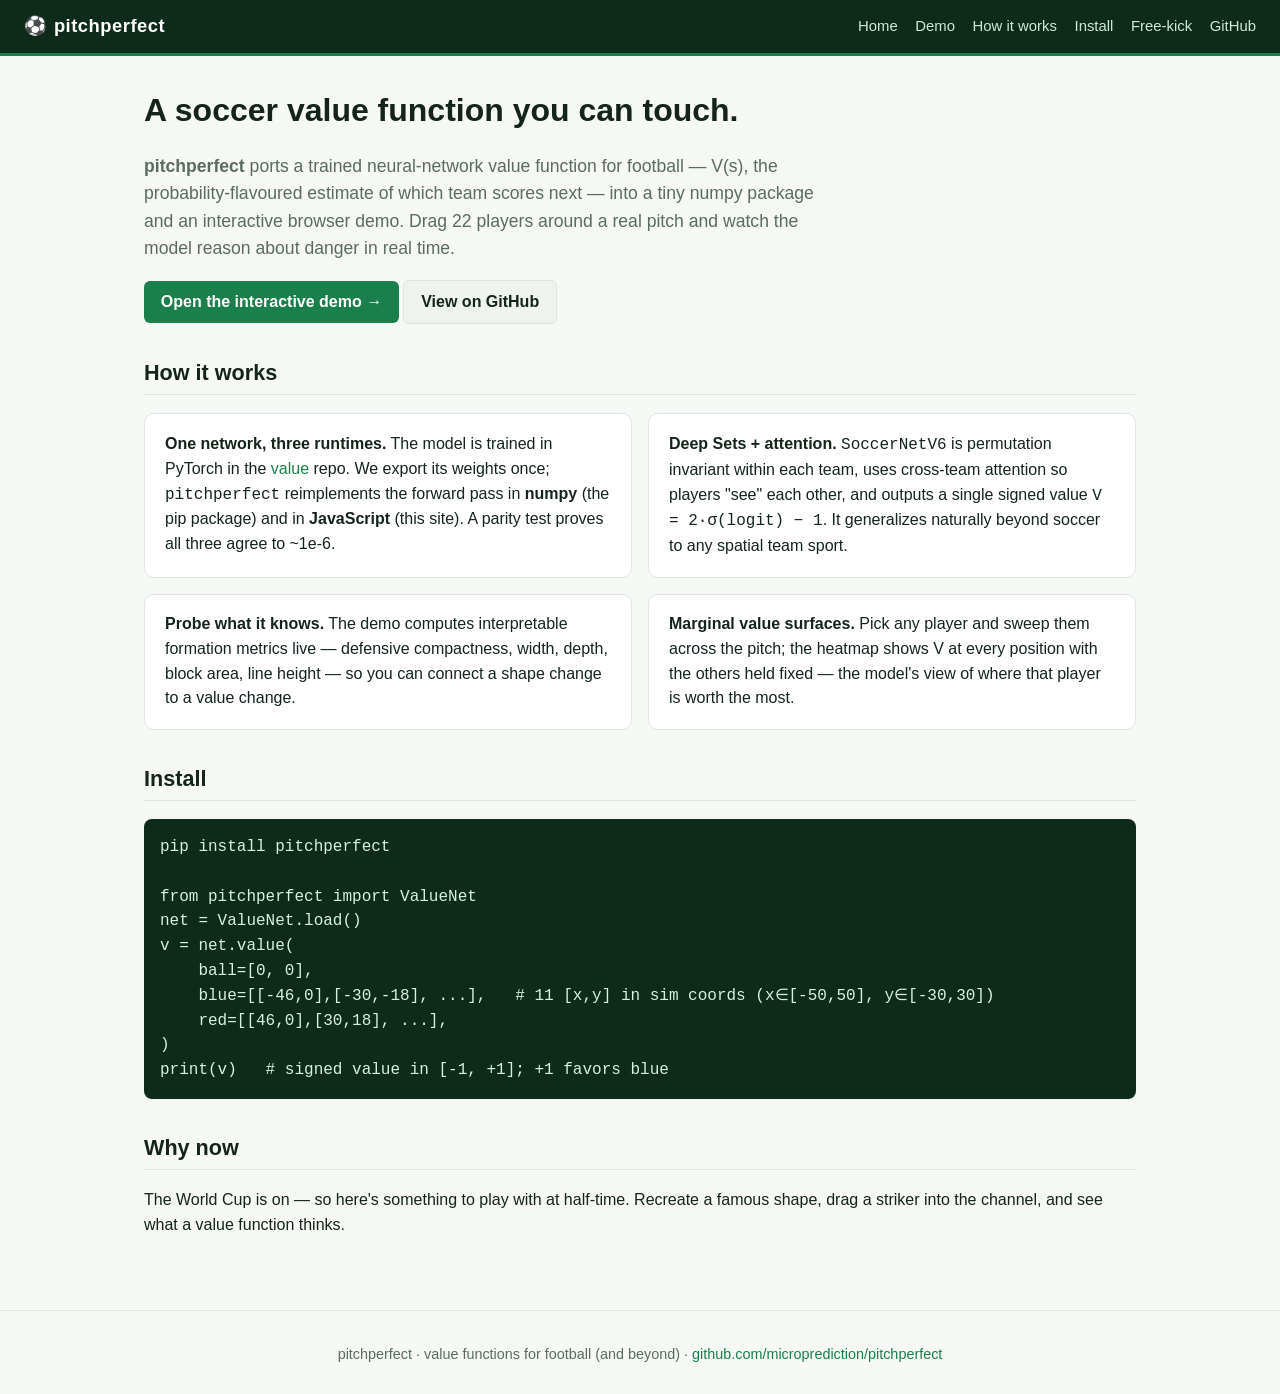
==== web/index.html @ 4b273b36 "Add value-function demo: numpy package, JS port, interactive pitch pitchperfect ports the trained So" ====
<!DOCTYPE html>
<html lang="en">
<head>
<meta charset="utf-8" />
<meta name="viewport" content="width=device-width, initial-scale=1" />
<title>pitchperfect — value functions for soccer</title>
<link rel="icon" href="data:image/svg+xml,<svg xmlns='http://www.w3.org/2000/svg' viewBox='0 0 16 16'><text y='13' font-size='13'>%E2%9A%BD</text></svg>" />
<link rel="stylesheet" href="./css/style.css" />
</head>
<body>
<header class="nav">
  <span class="brand"><span class="pp-ball">⚽</span>pitchperfect</span>
  <nav>
    <a href="./index.html">Home</a>
    <a href="./demo.html">Demo</a>
    <a href="#how">How it works</a>
    <a href="#install">Install</a>
    <a href="https://humpday.microprediction.org/applications/free-kick.html">Free-kick</a>
    <a href="https://github.com/microprediction/pitchperfect">GitHub</a>
  </nav>
</header>

<main>
  <h1>A soccer value function you can touch.</h1>
  <p class="lede">
    <strong>pitchperfect</strong> ports a trained neural-network value function for
    football — V(s), the probability-flavoured estimate of which team scores next —
    into a tiny numpy package and an interactive browser demo. Drag 22 players around a
    real pitch and watch the model reason about danger in real time.
  </p>
  <p>
    <a class="btn" href="./demo.html">Open the interactive demo →</a>
    <a class="btn secondary" href="https://github.com/microprediction/pitchperfect">View on GitHub</a>
  </p>

  <h2 id="how">How it works</h2>
  <div class="grid2">
    <div class="card">
      <strong>One network, three runtimes.</strong> The model is trained in PyTorch in
      the <a href="https://github.com/score-technologies/value">value</a> repo. We export
      its weights once; <code>pitchperfect</code> reimplements the forward pass in
      <strong>numpy</strong> (the pip package) and in <strong>JavaScript</strong> (this
      site). A parity test proves all three agree to ~1e-6.
    </div>
    <div class="card">
      <strong>Deep Sets + attention.</strong> <code>SoccerNetV6</code> is permutation
      invariant within each team, uses cross-team attention so players "see" each other,
      and outputs a single signed value <code>V = 2·σ(logit) − 1</code>. It generalizes
      naturally beyond soccer to any spatial team sport.
    </div>
    <div class="card">
      <strong>Probe what it knows.</strong> The demo computes interpretable formation
      metrics live — defensive compactness, width, depth, block area, line height — so
      you can connect a shape change to a value change.
    </div>
    <div class="card">
      <strong>Marginal value surfaces.</strong> Pick any player and sweep them across the
      pitch; the heatmap shows V at every position with the others held fixed — the
      model's view of where that player is worth the most.
    </div>
  </div>

  <h2 id="install">Install</h2>
  <pre><code>pip install pitchperfect

from pitchperfect import ValueNet
net = ValueNet.load()
v = net.value(
    ball=[0, 0],
    blue=[[-46,0],[-30,-18], ...],   # 11 [x,y] in sim coords (x∈[-50,50], y∈[-30,30])
    red=[[46,0],[30,18], ...],
)
print(v)   # signed value in [-1, +1]; +1 favors blue</code></pre>

  <h2>Why now</h2>
  <p>
    The World Cup is on — so here's something to play with at half-time. Recreate a
    famous shape, drag a striker into the channel, and see what a value function thinks.
  </p>
</main>

<footer>
  pitchperfect · value functions for football (and beyond) ·
  <a href="https://github.com/microprediction/pitchperfect">github.com/microprediction/pitchperfect</a>
</footer>
</body>
</html>
---- web/css/style.css ----
/* pitchperfect -- soccer-themed static site, nav styled after the
   microprediction sites (humpday / schur). */
:root {
  --pitch: #2f8f4e;
  --pitch-stripe: #2a8347;
  --pitch-line: rgba(255, 255, 255, 0.85);
  --blue: #1f6feb;
  --red: #e5484d;
  --ink: #14241b;
  --muted: #5b6b62;
  --bg: #f6f8f6;
  --card: #ffffff;
  --accent: #1a7f4b;
  --border: #dde5df;
}

* { box-sizing: border-box; }

body {
  margin: 0;
  font-family: -apple-system, BlinkMacSystemFont, "Segoe UI", Roboto, Helvetica, Arial, sans-serif;
  color: var(--ink);
  background: var(--bg);
  line-height: 1.55;
}

a { color: var(--accent); text-decoration: none; }
a:hover { text-decoration: underline; }

header.nav {
  display: flex;
  align-items: center;
  gap: 1.25rem;
  padding: 0.75rem 1.5rem;
  background: #0e2a1b;
  color: #fff;
  border-bottom: 3px solid var(--accent);
  flex-wrap: wrap;
}
header.nav .brand {
  font-weight: 700;
  font-size: 1.15rem;
  letter-spacing: 0.5px;
  color: #fff;
}
header.nav .brand .pp-ball { margin-right: 0.4rem; }
header.nav nav { display: flex; gap: 1.1rem; flex-wrap: wrap; margin-left: auto; }
header.nav nav a { color: #cfe9d8; font-size: 0.93rem; }
header.nav nav a:hover { color: #fff; text-decoration: none; }

main { max-width: 1040px; margin: 0 auto; padding: 1.5rem; }

h1 { font-size: 2rem; margin: 0.4rem 0 0.2rem; }
h2 { font-size: 1.35rem; margin-top: 2rem; border-bottom: 1px solid var(--border); padding-bottom: 0.3rem; }
.lede { font-size: 1.1rem; color: var(--muted); max-width: 70ch; }

.btn {
  display: inline-block;
  background: var(--accent);
  color: #fff;
  padding: 0.55rem 1.05rem;
  border-radius: 6px;
  font-weight: 600;
  border: none;
  cursor: pointer;
}
.btn:hover { background: #15683d; text-decoration: none; }
.btn.secondary { background: #eef3ef; color: var(--ink); border: 1px solid var(--border); }
.btn.secondary:hover { background: #e3ebe5; }

code, .mono { font-family: "SF Mono", ui-monospace, Menlo, Consolas, monospace; }
pre { background: #0e2a1b; color: #d7f0e0; padding: 1rem; border-radius: 8px; overflow-x: auto; }
pre code { color: inherit; }

.card { background: var(--card); border: 1px solid var(--border); border-radius: 10px; padding: 1.1rem 1.25rem; }
.grid2 { display: grid; grid-template-columns: 1fr 1fr; gap: 1rem; }
@media (max-width: 760px) { .grid2 { grid-template-columns: 1fr; } }

footer { color: var(--muted); font-size: 0.9rem; text-align: center; padding: 2rem 1rem; border-top: 1px solid var(--border); margin-top: 2rem; }

/* --- interactive demo --- */
.demo-wrap { display: grid; grid-template-columns: 1fr 280px; gap: 1.25rem; align-items: start; }
@media (max-width: 880px) { .demo-wrap { grid-template-columns: 1fr; } }

.pitch-box { position: relative; }
canvas#pitch { width: 100%; height: auto; border-radius: 10px; box-shadow: 0 2px 14px rgba(0,0,0,0.12); cursor: grab; touch-action: none; }
canvas#pitch.dragging { cursor: grabbing; }

.panel { display: flex; flex-direction: column; gap: 1rem; }
.panel .card { padding: 0.9rem 1rem; }

.meter { height: 30px; border-radius: 6px; background: linear-gradient(90deg, var(--red), #eee 50%, var(--blue)); position: relative; overflow: hidden; border: 1px solid var(--border); }
.meter .needle { position: absolute; top: -3px; width: 3px; height: 36px; background: #111; left: 50%; transition: left 0.08s ease-out; }
.vrow { display: flex; justify-content: space-between; font-size: 0.85rem; color: var(--muted); margin-top: 0.35rem; }
.vbig { font-size: 1.9rem; font-weight: 700; text-align: center; font-variant-numeric: tabular-nums; }
.vbig small { font-size: 0.8rem; color: var(--muted); font-weight: 500; display: block; }

label.field { display: block; font-size: 0.85rem; color: var(--muted); margin-bottom: 0.25rem; }
select, .controls .btn { width: 100%; }
select { padding: 0.5rem; border-radius: 6px; border: 1px solid var(--border); background: #fff; font-size: 0.95rem; }
.controls { display: flex; flex-direction: column; gap: 0.5rem; }
.seg { display: flex; border: 1px solid var(--border); border-radius: 8px; overflow: hidden; }
.seg button { flex: 1; border: none; background: #fff; padding: 0.5rem; cursor: pointer; font-size: 0.9rem; }
.seg button.active { background: var(--accent); color: #fff; }
.hint { font-size: 0.82rem; color: var(--muted); }
.legend { display: flex; align-items: center; gap: 0.5rem; font-size: 0.8rem; color: var(--muted); }
.legend .bar { height: 10px; flex: 1; border-radius: 5px; background: linear-gradient(90deg, #2b3a8f, #2f8f4e, #f4e04d, #e5484d); }
.badge { display: inline-block; font-size: 0.72rem; background: #eef3ef; color: var(--accent); padding: 0.15rem 0.5rem; border-radius: 999px; border: 1px solid var(--border); }

.probe-table { width: 100%; border-collapse: collapse; font-size: 0.85rem; }
.probe-table th, .probe-table td { text-align: right; padding: 0.25rem 0.4rem; border-bottom: 1px solid var(--border); font-variant-numeric: tabular-nums; }
.probe-table td:first-child, .probe-table th:first-child { text-align: left; color: var(--muted); }
.probe-table th.bl { color: var(--blue); }
.probe-table th.rd { color: var(--red); }
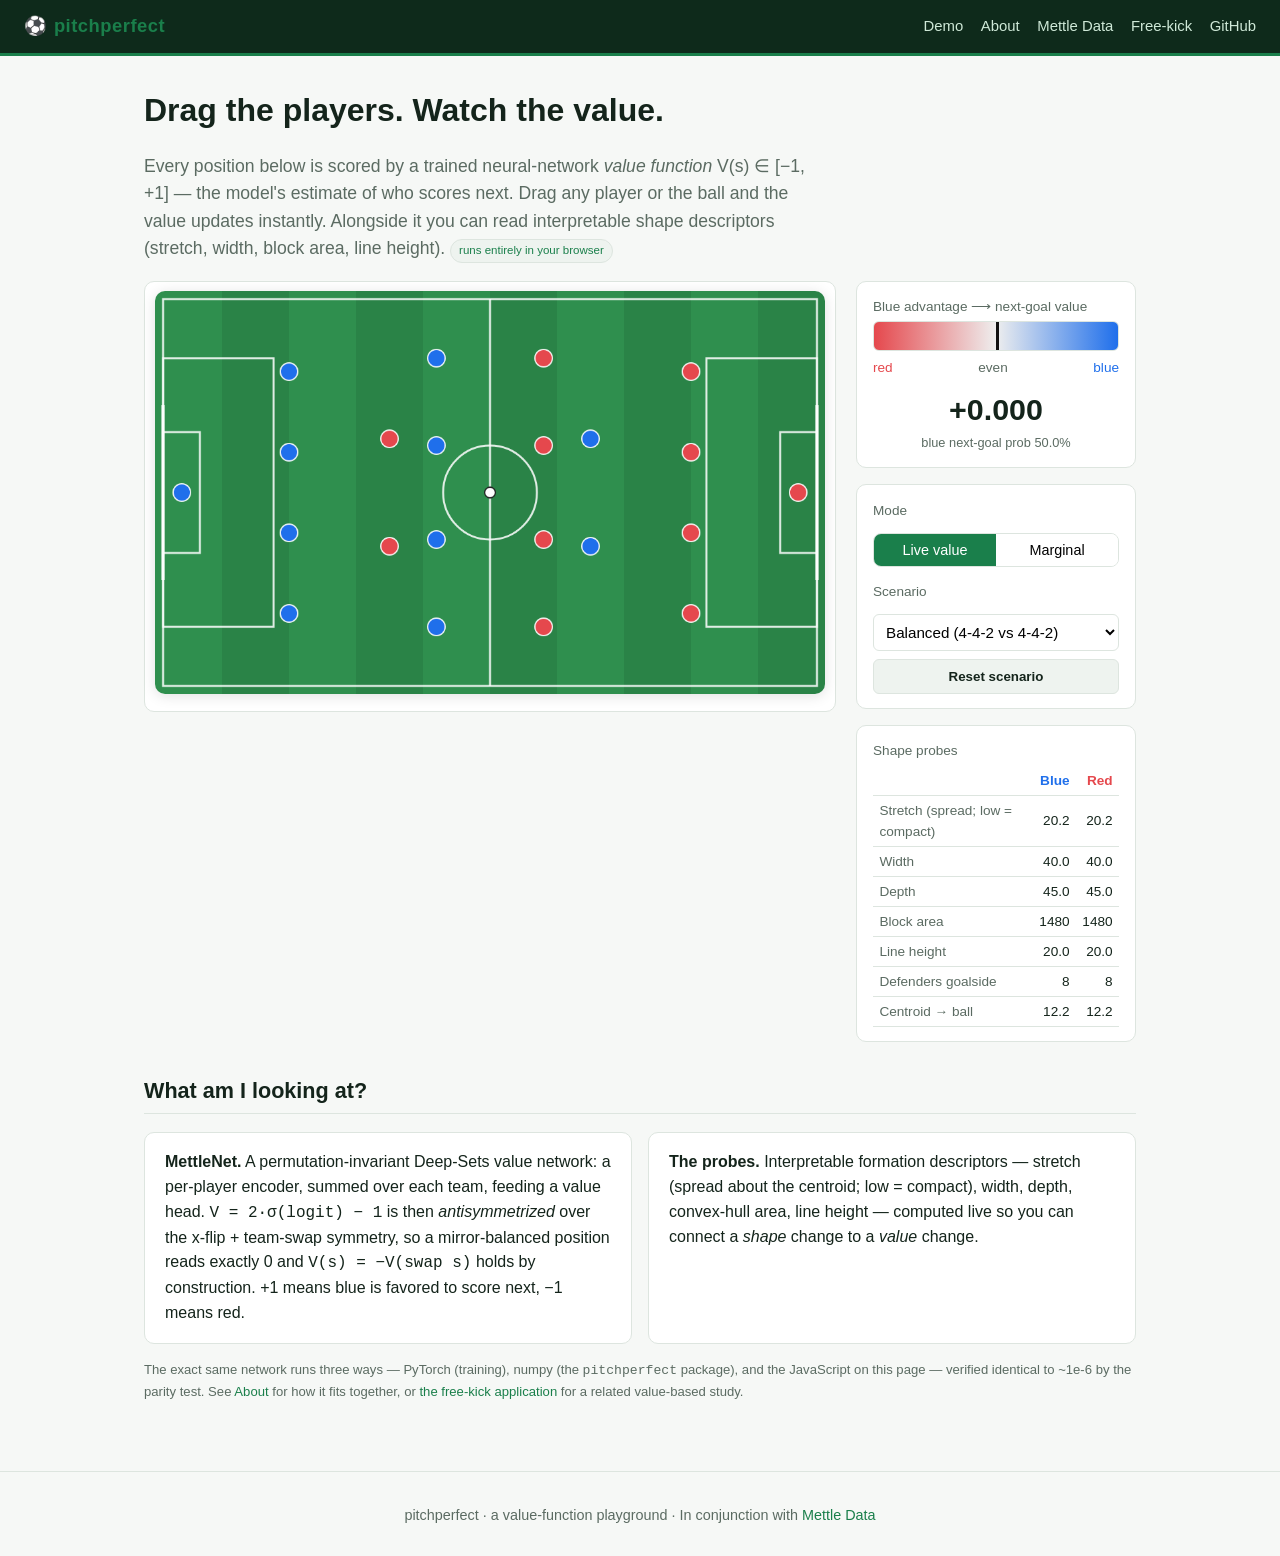
==== commit 6f345aa3: "Fix value model: switch to v10 + enforced antisymmetry; restructure site The previously-shipped Stat" ====
--- a/web/index.html
+++ b/web/index.html
@@ -3,85 +3,101 @@
 <head>
 <meta charset="utf-8" />
 <meta name="viewport" content="width=device-width, initial-scale=1" />
-<title>pitchperfect — value functions for soccer</title>
+<title>pitchperfect — interactive soccer value function</title>
 <link rel="icon" href="data:image/svg+xml,<svg xmlns='http://www.w3.org/2000/svg' viewBox='0 0 16 16'><text y='13' font-size='13'>%E2%9A%BD</text></svg>" />
 <link rel="stylesheet" href="./css/style.css" />
 </head>
 <body>
 <header class="nav">
-  <span class="brand"><span class="pp-ball">⚽</span>pitchperfect</span>
+  <span class="brand"><a href="./index.html"><span class="pp-ball">⚽</span>pitchperfect</a></span>
   <nav>
-    <a href="./index.html">Home</a>
-    <a href="./demo.html">Demo</a>
-    <a href="#how">How it works</a>
-    <a href="#install">Install</a>
+    <a href="./index.html">Demo</a>
+    <a href="./about.html">About</a>
+    <a href="https://mettledata.ai/">Mettle Data</a>
     <a href="https://humpday.microprediction.org/applications/free-kick.html">Free-kick</a>
     <a href="https://github.com/microprediction/pitchperfect">GitHub</a>
   </nav>
 </header>
 
 <main>
-  <h1>A soccer value function you can touch.</h1>
+  <h1>Drag the players. Watch the value.</h1>
   <p class="lede">
-    <strong>pitchperfect</strong> ports a trained neural-network value function for
-    football — V(s), the probability-flavoured estimate of which team scores next —
-    into a tiny numpy package and an interactive browser demo. Drag 22 players around a
-    real pitch and watch the model reason about danger in real time.
-  </p>
-  <p>
-    <a class="btn" href="./demo.html">Open the interactive demo →</a>
-    <a class="btn secondary" href="https://github.com/microprediction/pitchperfect">View on GitHub</a>
+    Every position below is scored by a trained neural-network <em>value function</em>
+    V(s) ∈ [−1, +1] — the model's estimate of who scores next. Drag any player or the
+    ball and the value updates instantly. Alongside it you can read interpretable shape
+    descriptors (stretch, width, block area, line height).
+    <span class="badge">runs entirely in your browser</span>
   </p>
 
-  <h2 id="how">How it works</h2>
-  <div class="grid2">
-    <div class="card">
-      <strong>One network, three runtimes.</strong> The model is trained in PyTorch in
-      the <a href="https://github.com/score-technologies/value">value</a> repo. We export
-      its weights once; <code>pitchperfect</code> reimplements the forward pass in
-      <strong>numpy</strong> (the pip package) and in <strong>JavaScript</strong> (this
-      site). A parity test proves all three agree to ~1e-6.
+  <div class="demo-wrap">
+    <div class="pitch-box card" style="padding:0.6rem">
+      <canvas id="pitch" aria-label="soccer pitch"></canvas>
     </div>
-    <div class="card">
-      <strong>Deep Sets + attention.</strong> <code>SoccerNetV6</code> is permutation
-      invariant within each team, uses cross-team attention so players "see" each other,
-      and outputs a single signed value <code>V = 2·σ(logit) − 1</code>. It generalizes
-      naturally beyond soccer to any spatial team sport.
-    </div>
-    <div class="card">
-      <strong>Probe what it knows.</strong> The demo computes interpretable formation
-      metrics live — defensive compactness, width, depth, block area, line height — so
-      you can connect a shape change to a value change.
-    </div>
-    <div class="card">
-      <strong>Marginal value surfaces.</strong> Pick any player and sweep them across the
-      pitch; the heatmap shows V at every position with the others held fixed — the
-      model's view of where that player is worth the most.
+
+    <div class="panel">
+      <div class="card">
+        <label class="field">Blue advantage&nbsp;⟶ next-goal value</label>
+        <div class="meter"><div id="needle" class="needle"></div></div>
+        <div class="vrow"><span style="color:var(--red)">red</span><span>even</span><span style="color:var(--blue)">blue</span></div>
+        <div id="vbig" class="vbig" style="margin-top:0.5rem">—</div>
+      </div>
+
+      <div class="card controls">
+        <label class="field">Mode</label>
+        <div class="seg">
+          <button id="mode-value" class="active">Live value</button>
+          <button id="mode-marginal">Marginal</button>
+        </div>
+        <div id="marginal-help" class="hint" style="display:none">
+          Grab a player — the heatmap shows V if that player stood at each spot
+          (others fixed). The ✚ marks their best position.
+          <div id="selinfo" style="margin-top:0.25rem;color:var(--accent)"></div>
+          <div class="legend" style="margin-top:0.4rem"><span>worse</span><span class="bar"></span><span>better</span></div>
+        </div>
+        <label class="field" style="margin-top:0.4rem">Scenario</label>
+        <select id="preset"></select>
+        <button id="reset" class="btn secondary">Reset scenario</button>
+      </div>
+
+      <div class="card">
+        <label class="field">Shape probes</label>
+        <div id="probes"></div>
+      </div>
     </div>
   </div>
 
-  <h2 id="install">Install</h2>
-  <pre><code>pip install pitchperfect
-
-from pitchperfect import ValueNet
-net = ValueNet.load()
-v = net.value(
-    ball=[0, 0],
-    blue=[[-46,0],[-30,-18], ...],   # 11 [x,y] in sim coords (x∈[-50,50], y∈[-30,30])
-    red=[[46,0],[30,18], ...],
-)
-print(v)   # signed value in [-1, +1]; +1 favors blue</code></pre>
-
-  <h2>Why now</h2>
-  <p>
-    The World Cup is on — so here's something to play with at half-time. Recreate a
-    famous shape, drag a striker into the channel, and see what a value function thinks.
+  <h2>What am I looking at?</h2>
+  <div class="grid2">
+    <div class="card">
+      <strong>MettleNet.</strong> A permutation-invariant Deep-Sets value network: a
+      per-player encoder, summed over each team, feeding a value head.
+      <code>V = 2·σ(logit) − 1</code> is then <em>antisymmetrized</em> over the
+      x-flip + team-swap symmetry, so a mirror-balanced position reads exactly 0 and
+      <code>V(s) = −V(swap s)</code> holds by construction. +1 means blue is favored to
+      score next, −1 means red.
+    </div>
+    <div class="card">
+      <strong>The probes.</strong> Interpretable formation descriptors — stretch
+      (spread about the centroid; low = compact), width, depth, convex-hull area, line
+      height — computed live so you can connect a <em>shape</em> change to a
+      <em>value</em> change.
+    </div>
+  </div>
+  <p class="hint" style="margin-top:1rem">
+    The exact same network runs three ways — PyTorch (training), numpy (the
+    <code>pitchperfect</code> package), and the JavaScript on this page — verified
+    identical to ~1e-6 by the parity test. See
+    <a href="./about.html">About</a> for how it fits together, or
+    <a href="https://humpday.microprediction.org/applications/free-kick.html">the free-kick application</a>
+    for a related value-based study.
   </p>
 </main>
 
 <footer>
-  pitchperfect · value functions for football (and beyond) ·
-  <a href="https://github.com/microprediction/pitchperfect">github.com/microprediction/pitchperfect</a>
+  pitchperfect · a value-function playground · In conjunction with
+  <a href="https://mettledata.ai/">Mettle Data</a>
 </footer>
+
+<script type="module" src="./js/demo.js"></script>
 </body>
 </html>
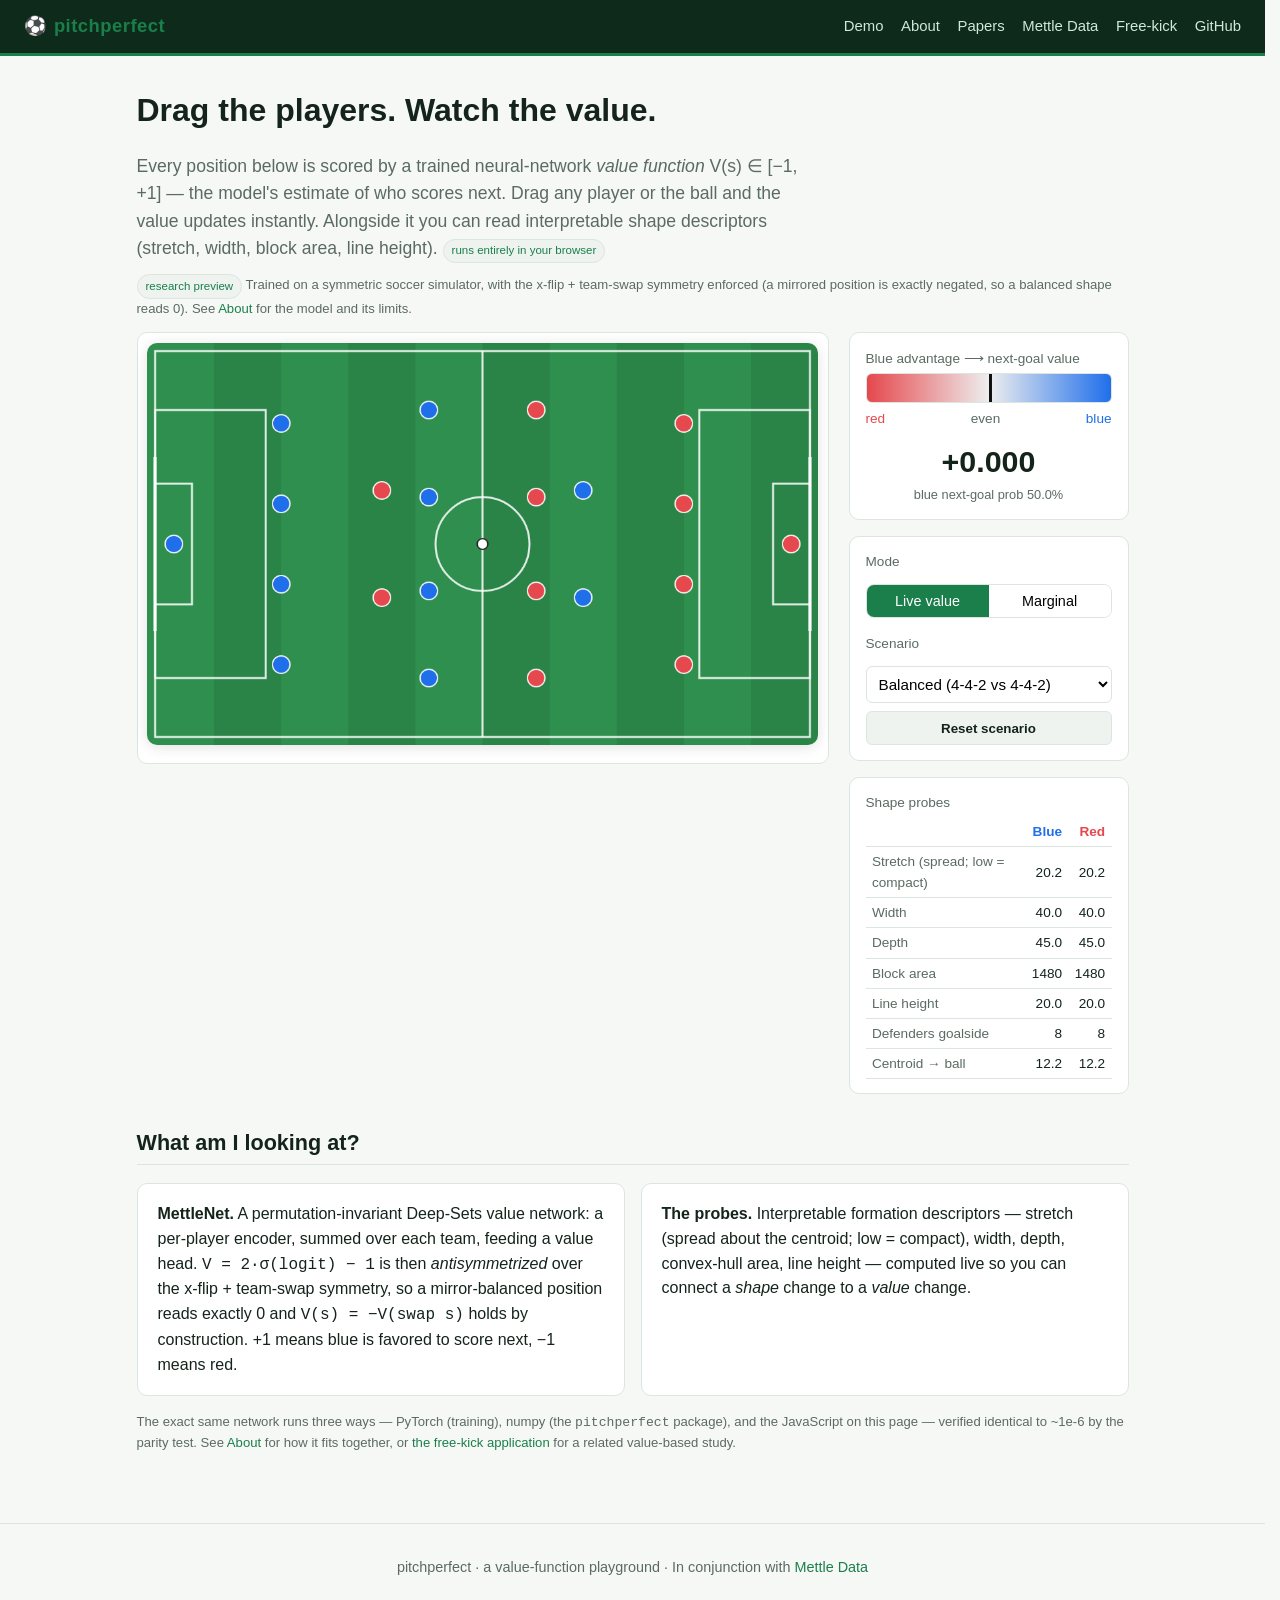
==== commit e7104303: "Fix deployment: real antisymmetrization + actually export v10 Three deployment bugs (not the model) " ====
--- a/web/index.html
+++ b/web/index.html
@@ -13,6 +13,7 @@
   <nav>
     <a href="./index.html">Demo</a>
     <a href="./about.html">About</a>
+    <a href="./papers.html">Papers</a>
     <a href="https://mettledata.ai/">Mettle Data</a>
     <a href="https://humpday.microprediction.org/applications/free-kick.html">Free-kick</a>
     <a href="https://github.com/microprediction/pitchperfect">GitHub</a>
@@ -27,6 +28,11 @@
     ball and the value updates instantly. Alongside it you can read interpretable shape
     descriptors (stretch, width, block area, line height).
     <span class="badge">runs entirely in your browser</span>
+  </p>
+  <p class="hint" style="margin-top:-0.4rem">
+    <span class="badge">research preview</span> Trained on a symmetric soccer simulator, with
+    the x-flip + team-swap symmetry enforced (a mirrored position is exactly negated, so a
+    balanced shape reads 0). See <a href="./about.html">About</a> for the model and its limits.
   </p>
 
   <div class="demo-wrap">
--- a/web/css/style.css
+++ b/web/css/style.css
@@ -15,6 +15,10 @@
 }
 
 * { box-sizing: border-box; }
+
+/* Reserve the scrollbar gutter on every page so the nav (and content) don't
+   shift horizontally when navigating between short and tall pages. */
+html { scrollbar-gutter: stable; }
 
 body {
   margin: 0;
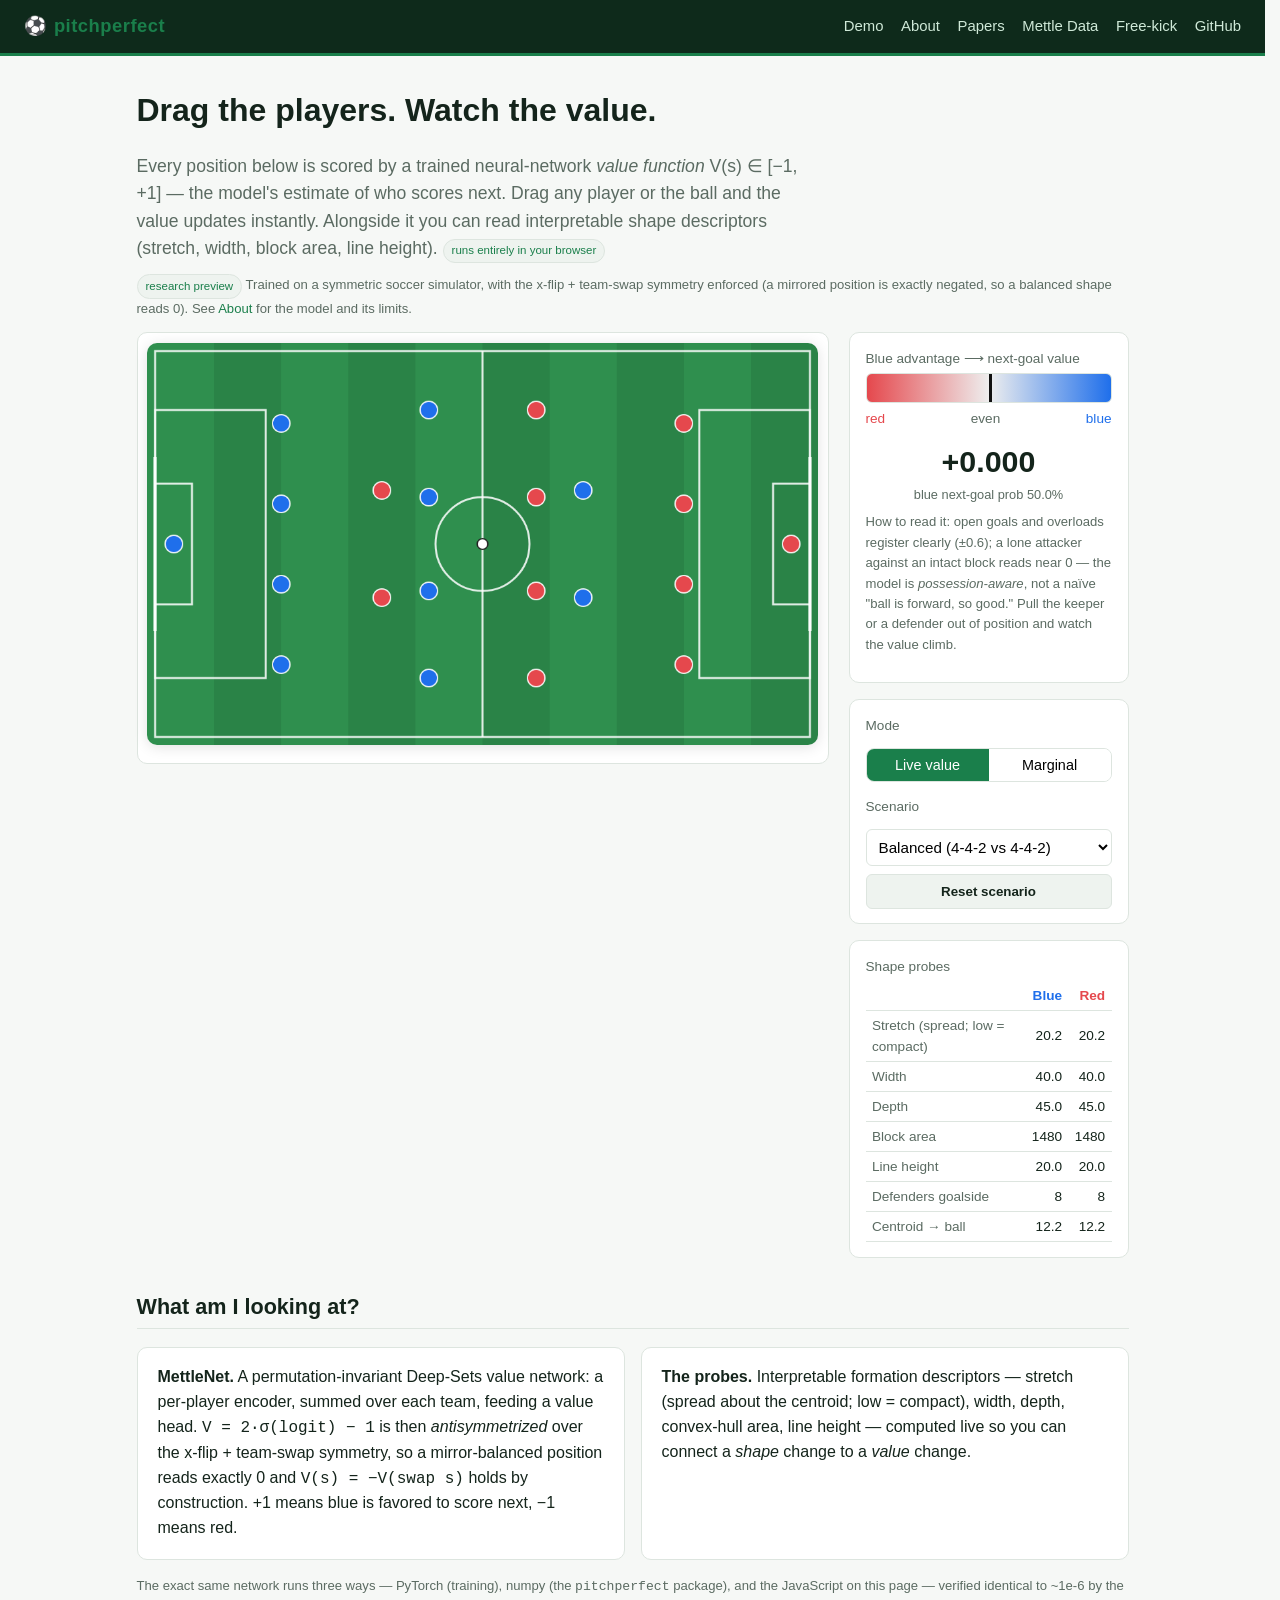
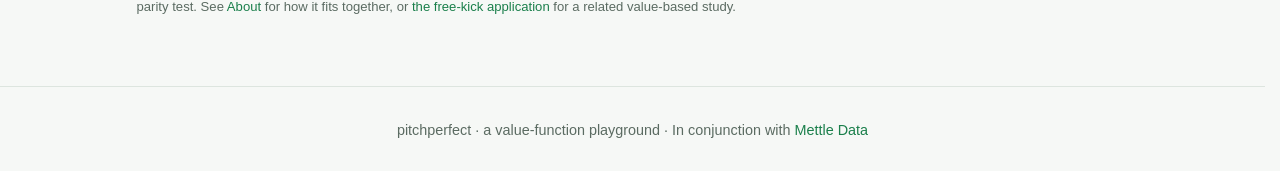
==== commit fc30ce18: "Ship as honest preview: explain why contested positions read ~0 Per decision to keep v10+antisym liv" ====
--- a/web/index.html
+++ b/web/index.html
@@ -46,6 +46,12 @@
         <div class="meter"><div id="needle" class="needle"></div></div>
         <div class="vrow"><span style="color:var(--red)">red</span><span>even</span><span style="color:var(--blue)">blue</span></div>
         <div id="vbig" class="vbig" style="margin-top:0.5rem">—</div>
+        <p class="hint" style="margin-top:0.5rem">
+          How to read it: open goals and overloads register clearly (±0.6); a lone attacker
+          against an intact block reads near 0 — the model is <em>possession-aware</em>, not a
+          naïve "ball is forward, so good." Pull the keeper or a defender out of position and
+          watch the value climb.
+        </p>
       </div>
 
       <div class="card controls">
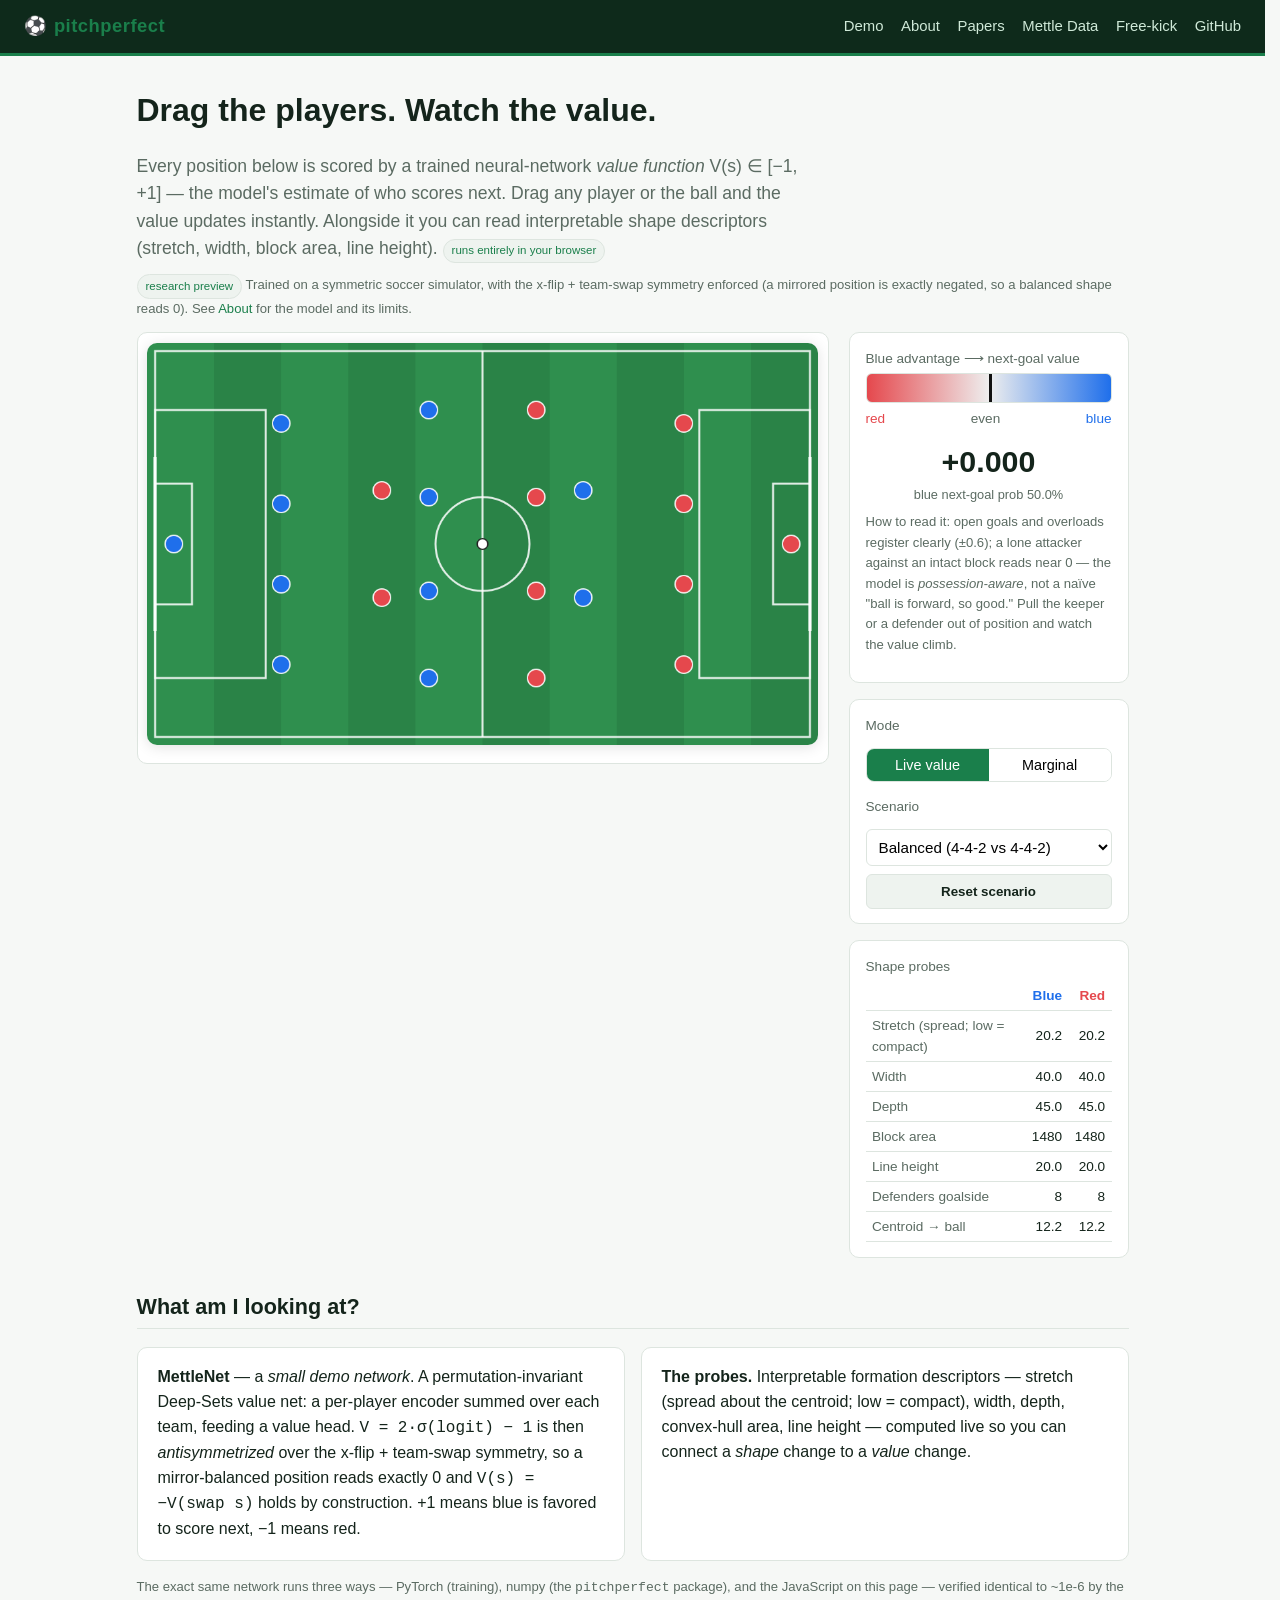
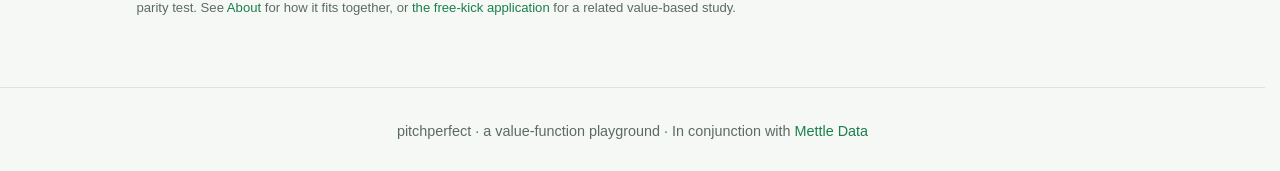
==== commit 934545f4: "Docs: describe MettleNet accurately as a small demo network The README, export header, and site copy" ====
--- a/web/index.html
+++ b/web/index.html
@@ -81,8 +81,8 @@
   <h2>What am I looking at?</h2>
   <div class="grid2">
     <div class="card">
-      <strong>MettleNet.</strong> A permutation-invariant Deep-Sets value network: a
-      per-player encoder, summed over each team, feeding a value head.
+      <strong>MettleNet</strong> — a <em>small demo network</em>. A permutation-invariant
+      Deep-Sets value net: a per-player encoder summed over each team, feeding a value head.
       <code>V = 2·σ(logit) − 1</code> is then <em>antisymmetrized</em> over the
       x-flip + team-swap symmetry, so a mirror-balanced position reads exactly 0 and
       <code>V(s) = −V(swap s)</code> holds by construction. +1 means blue is favored to
